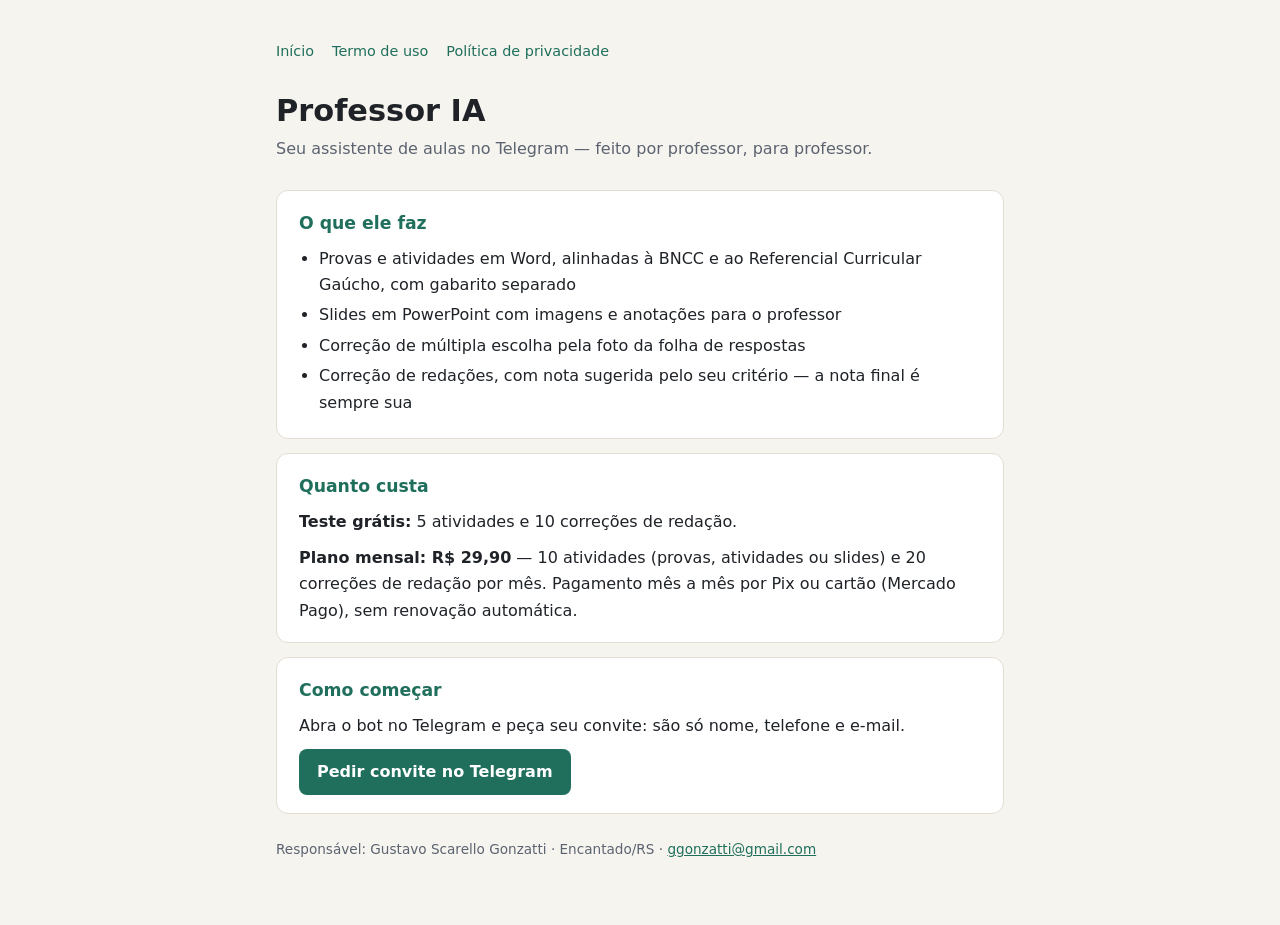
==== index.html @ d343b054 "Site do Professor IA: inicio, termo de uso e politica de privacidade Co-Authored-By: Claude Opus 5.5" ====
<!doctype html>
<html lang="pt-BR">
<head>
<meta charset="utf-8">
<meta name="viewport" content="width=device-width, initial-scale=1">
<title>Professor IA</title>
<meta name="description" content="Professor IA: assistente no Telegram que faz provas, atividades e slides alinhados à BNCC e corrige redações.">
<link rel="stylesheet" href="estilo.css">
</head>
<body>
<main>
  <nav><a href="index.html">Início</a><a href="termos.html">Termo de uso</a><a href="privacidade.html">Política de privacidade</a></nav>
  <h1>Professor IA</h1>
  <p class="sub">Seu assistente de aulas no Telegram — feito por professor, para professor.</p>

  <section>
    <h2>O que ele faz</h2>
    <ul>
      <li>Provas e atividades em Word, alinhadas à BNCC e ao Referencial Curricular Gaúcho, com gabarito separado</li>
      <li>Slides em PowerPoint com imagens e anotações para o professor</li>
      <li>Correção de múltipla escolha pela foto da folha de respostas</li>
      <li>Correção de redações, com nota sugerida pelo seu critério — a nota final é sempre sua</li>
    </ul>
  </section>

  <section>
    <h2>Quanto custa</h2>
    <p><strong>Teste grátis:</strong> 5 atividades e 10 correções de redação.</p>
    <p><strong>Plano mensal: R$ 29,90</strong> — 10 atividades (provas, atividades ou slides) e 20 correções de redação por mês. Pagamento mês a mês por Pix ou cartão (Mercado Pago), sem renovação automática.</p>
  </section>

  <section>
    <h2>Como começar</h2>
    <p>Abra o bot no Telegram e peça seu convite: são só nome, telefone e e-mail.</p>
    <p><a class="botao" href="https://t.me/professor_ia_gonzatti_bot">Pedir convite no Telegram</a></p>
  </section>

  <footer>Responsável: Gustavo Scarello Gonzatti · Encantado/RS · <a href="mailto:ggonzatti@gmail.com">ggonzatti@gmail.com</a></footer>
</main>
</body>
</html>
---- estilo.css ----
:root { --bg:#f6f4ef; --fg:#1f2328; --muted:#5b6370; --accent:#1f6f5c; --card:#ffffff; --line:#e3ded3; }
@media (prefers-color-scheme: dark) { :root { --bg:#16181b; --fg:#ecebe8; --muted:#a3a8b0; --accent:#5cc3a6; --card:#1f2226; --line:#30343a; } }
* { box-sizing:border-box; }
body { margin:0; background:var(--bg); color:var(--fg); font:16px/1.65 system-ui,-apple-system,"Segoe UI",Roboto,sans-serif; }
main { max-width:760px; margin:0 auto; padding:40px 16px 64px; }
nav { font-size:.9rem; margin-bottom:28px; display:flex; flex-wrap:wrap; gap:6px 18px; }
nav a { color:var(--accent); text-decoration:none; }
nav a:hover { text-decoration:underline; }
h1 { font-size:1.9rem; line-height:1.25; margin:0 0 6px; }
.sub { color:var(--muted); margin:0 0 28px; }
section { background:var(--card); border:1px solid var(--line); border-radius:12px; padding:18px 22px; margin-bottom:14px; }
h2 { font-size:1.08rem; margin:0 0 8px; color:var(--accent); }
p { margin:0 0 10px; }
p:last-child, ul:last-child { margin-bottom:0; }
ul { margin:0 0 10px; padding-left:20px; }
li { margin-bottom:4px; }
table { width:100%; border-collapse:collapse; font-size:.93rem; }
th, td { text-align:left; padding:7px 8px; border-bottom:1px solid var(--line); vertical-align:top; }
th { color:var(--muted); font-weight:600; }
.tabela { overflow-x:auto; }
.botao { display:inline-block; background:var(--accent); color:#fff; padding:10px 18px; border-radius:8px; text-decoration:none; font-weight:600; }
@media (prefers-color-scheme: dark) { .botao { color:#10221d; } }
footer { color:var(--muted); font-size:.85rem; margin-top:24px; }
a { color:var(--accent); }
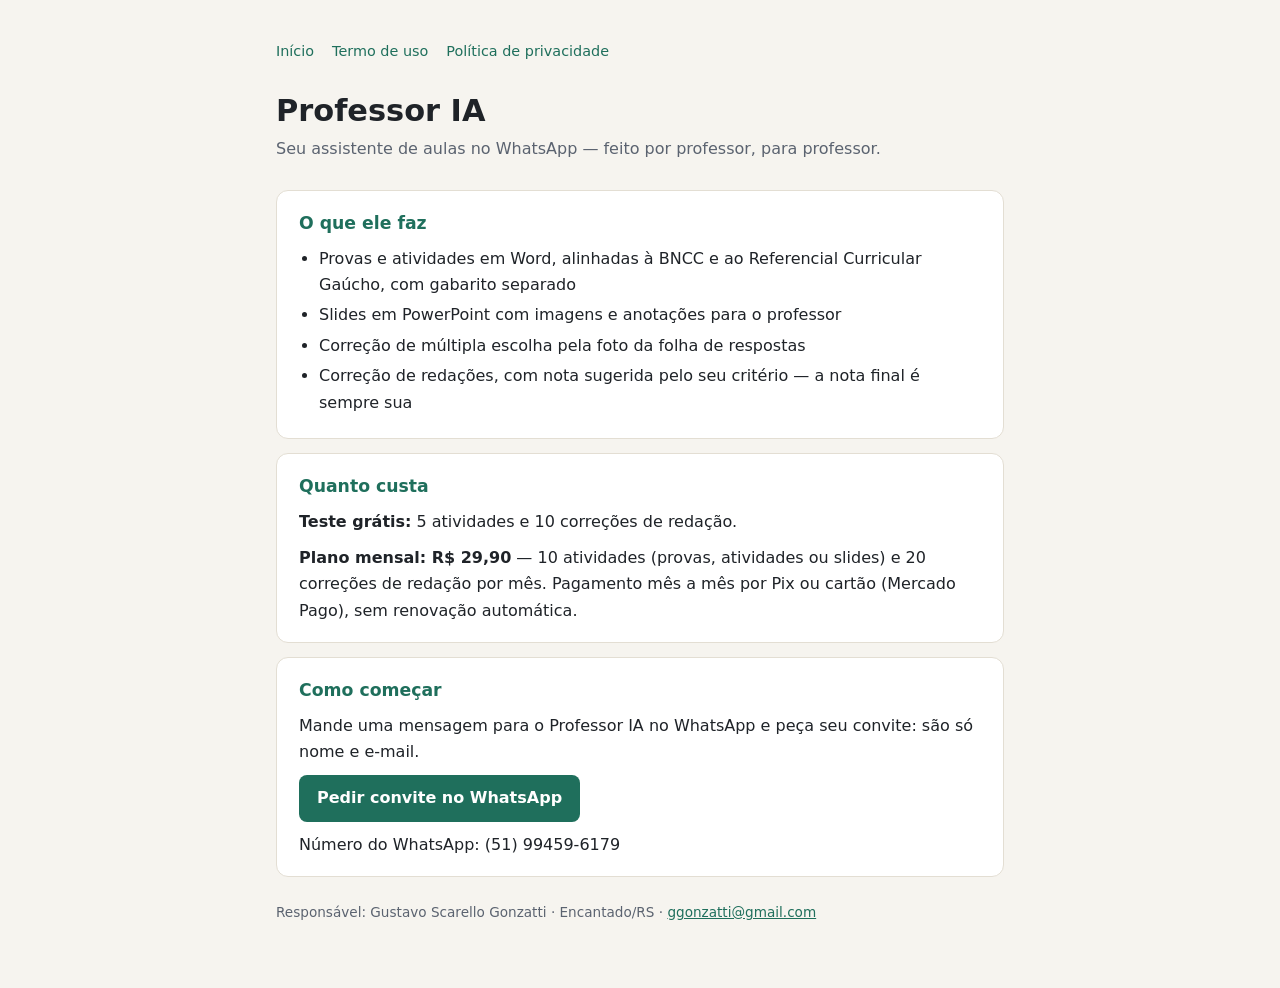
==== commit 39b9fdd3: "Site: convite pelo WhatsApp no lugar do Telegram; termos e privacidade de 18/11 Co-Authored-By: Clau" ====
--- a/index.html
+++ b/index.html
@@ -4,14 +4,14 @@
 <meta charset="utf-8">
 <meta name="viewport" content="width=device-width, initial-scale=1">
 <title>Professor IA</title>
-<meta name="description" content="Professor IA: assistente no Telegram que faz provas, atividades e slides alinhados à BNCC e corrige redações.">
+<meta name="description" content="Professor IA: assistente no WhatsApp que faz provas, atividades e slides alinhados à BNCC e corrige redações.">
 <link rel="stylesheet" href="estilo.css">
 </head>
 <body>
 <main>
   <nav><a href="index.html">Início</a><a href="termos.html">Termo de uso</a><a href="privacidade.html">Política de privacidade</a></nav>
   <h1>Professor IA</h1>
-  <p class="sub">Seu assistente de aulas no Telegram — feito por professor, para professor.</p>
+  <p class="sub">Seu assistente de aulas no WhatsApp — feito por professor, para professor.</p>
 
   <section>
     <h2>O que ele faz</h2>
@@ -31,8 +31,9 @@
 
   <section>
     <h2>Como começar</h2>
-    <p>Abra o bot no Telegram e peça seu convite: são só nome, telefone e e-mail.</p>
-    <p><a class="botao" href="https://t.me/professor_ia_gonzatti_bot">Pedir convite no Telegram</a></p>
+    <p>Mande uma mensagem para o Professor IA no WhatsApp e peça seu convite: são só nome e e-mail.</p>
+    <p><a class="botao" href="https://wa.me/5551994596179?text=Ol%C3%A1!%20Quero%20um%20convite%20para%20o%20Professor%20IA.">Pedir convite no WhatsApp</a></p>
+    <p>Número do WhatsApp: (51) 99459-6179</p>
   </section>
 
   <footer>Responsável: Gustavo Scarello Gonzatti · Encantado/RS · <a href="mailto:ggonzatti@gmail.com">ggonzatti@gmail.com</a></footer>
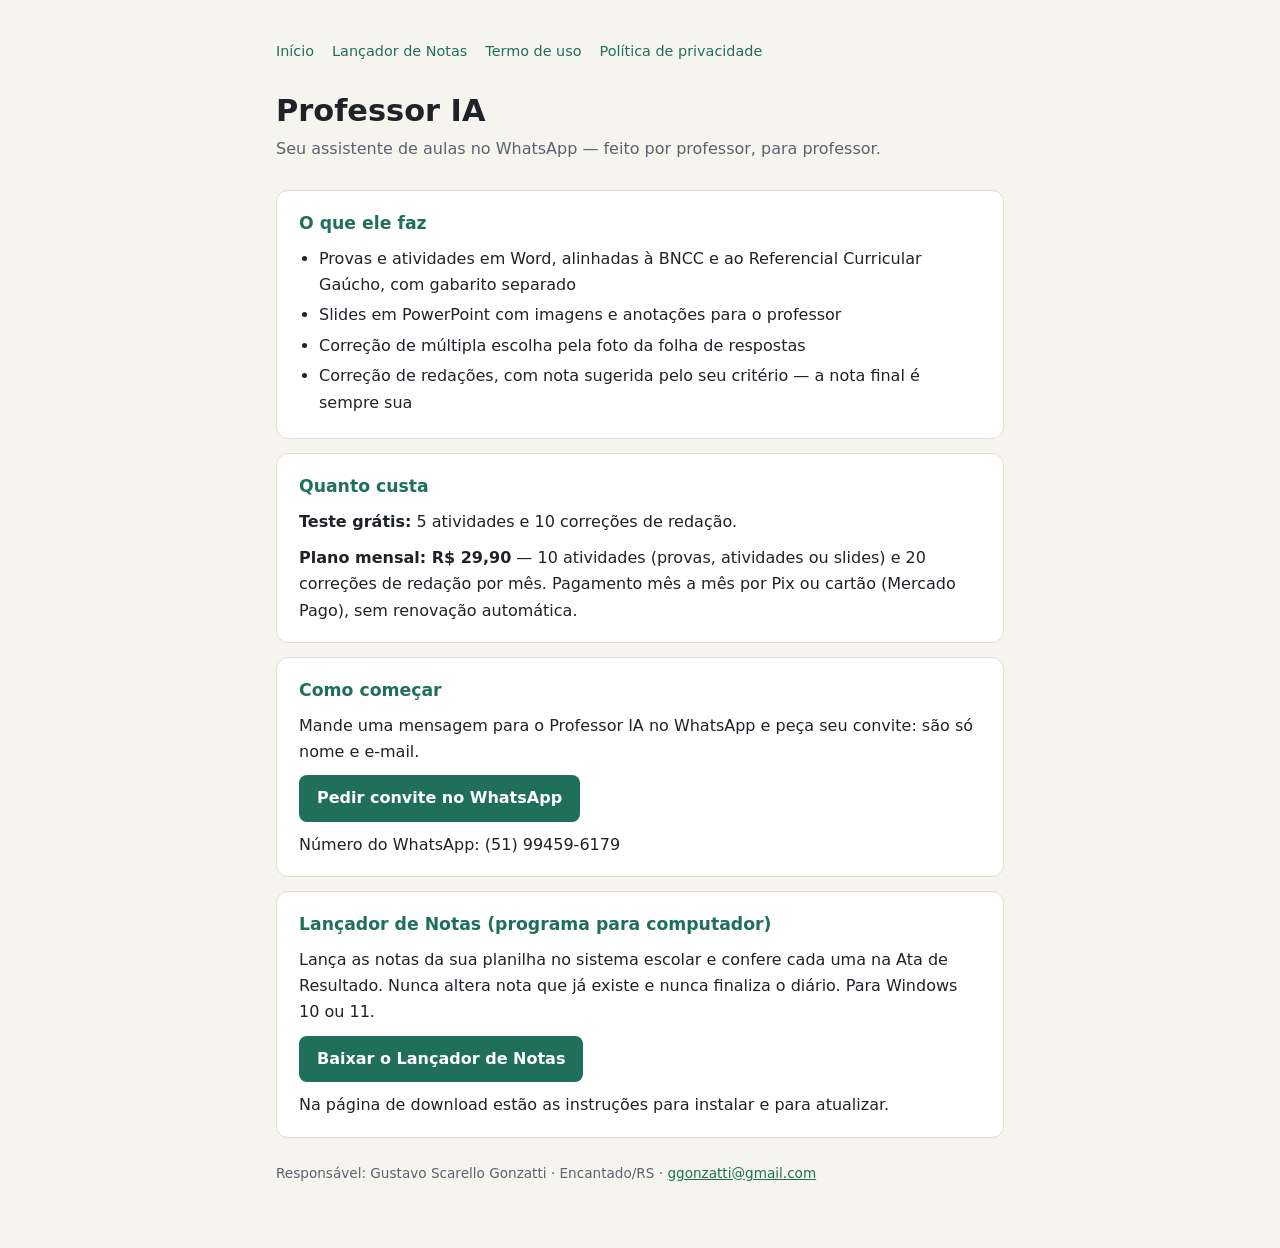
==== commit 5dfec8d8: "Site: download do Lançador de Notas na página inicial Co-Authored-By: Claude Opus 5.5 <noreply@anthr" ====
--- a/index.html
+++ b/index.html
@@ -9,7 +9,7 @@
 </head>
 <body>
 <main>
-  <nav><a href="index.html">Início</a><a href="termos.html">Termo de uso</a><a href="privacidade.html">Política de privacidade</a></nav>
+  <nav><a href="index.html">Início</a><a href="lancador/">Lançador de Notas</a><a href="termos.html">Termo de uso</a><a href="privacidade.html">Política de privacidade</a></nav>
   <h1>Professor IA</h1>
   <p class="sub">Seu assistente de aulas no WhatsApp — feito por professor, para professor.</p>
 
@@ -36,6 +36,13 @@
     <p>Número do WhatsApp: (51) 99459-6179</p>
   </section>
 
+  <section>
+    <h2>Lançador de Notas (programa para computador)</h2>
+    <p>Lança as notas da sua planilha no sistema escolar e confere cada uma na Ata de Resultado. Nunca altera nota que já existe e nunca finaliza o diário. Para Windows 10 ou 11.</p>
+    <p><a class="botao" href="lancador/">Baixar o Lançador de Notas</a></p>
+    <p>Na página de download estão as instruções para instalar e para atualizar.</p>
+  </section>
+
   <footer>Responsável: Gustavo Scarello Gonzatti · Encantado/RS · <a href="mailto:ggonzatti@gmail.com">ggonzatti@gmail.com</a></footer>
 </main>
 </body>
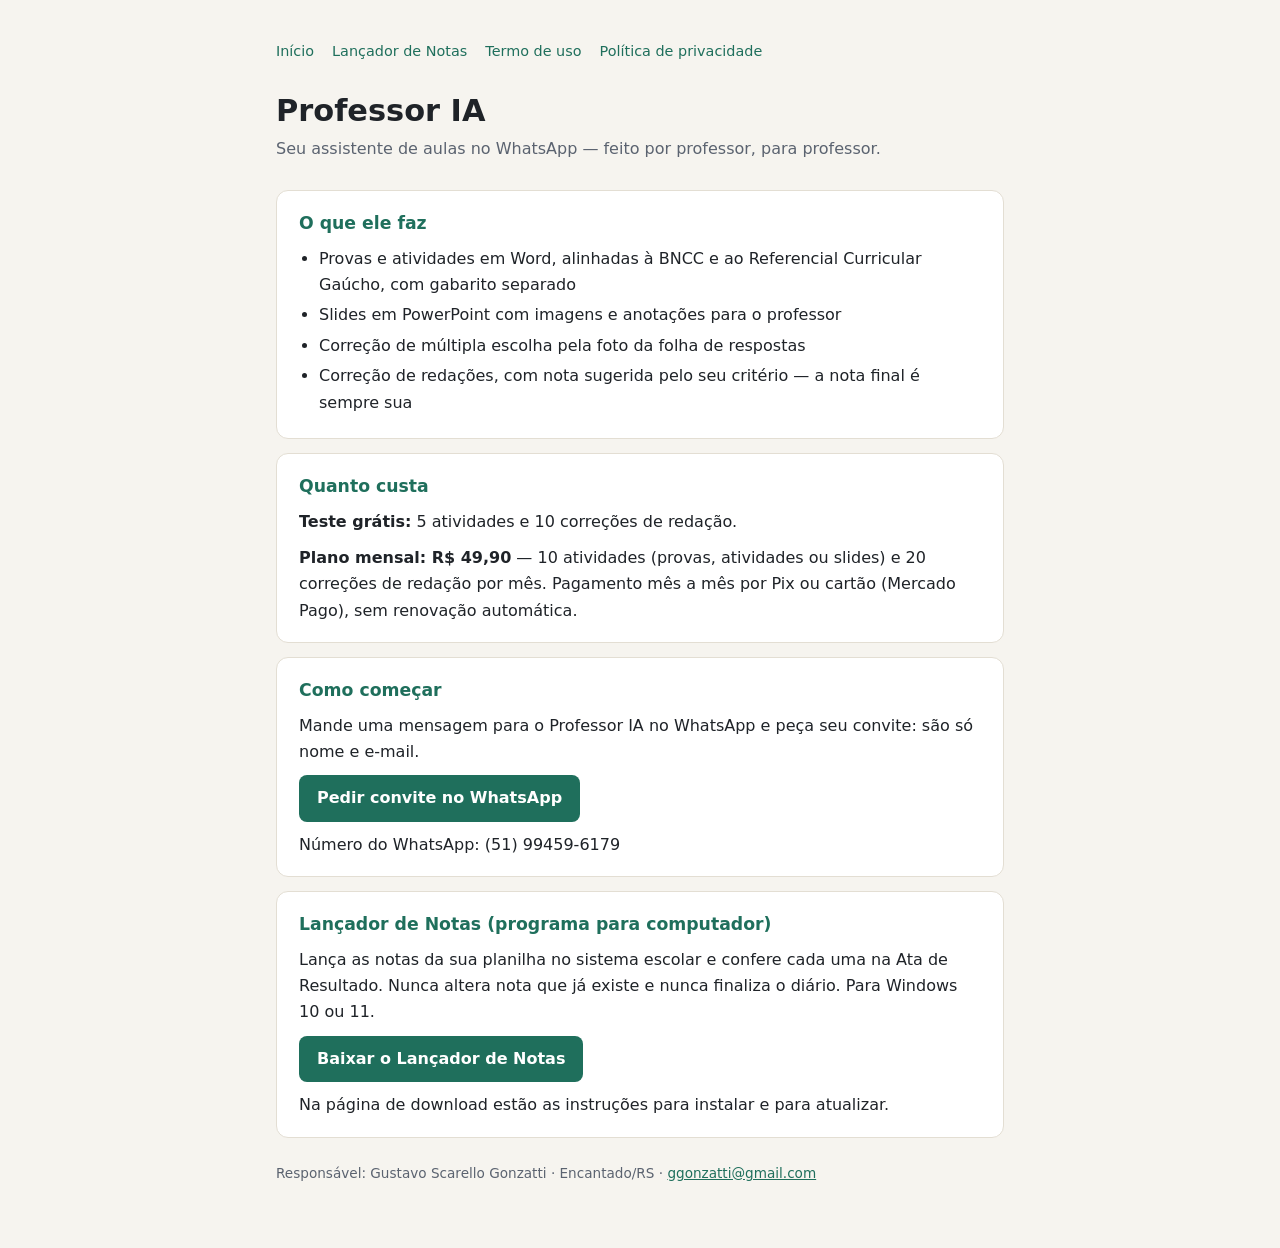
==== commit ba373c8d: "Lançador 2026.11.19.2 (aulas e chamada); preços: Lançador R$ 49,90/mês, Professor IA R$ 49,90/mês Co" ====
--- a/index.html
+++ b/index.html
@@ -26,7 +26,7 @@
   <section>
     <h2>Quanto custa</h2>
     <p><strong>Teste grátis:</strong> 5 atividades e 10 correções de redação.</p>
-    <p><strong>Plano mensal: R$ 29,90</strong> — 10 atividades (provas, atividades ou slides) e 20 correções de redação por mês. Pagamento mês a mês por Pix ou cartão (Mercado Pago), sem renovação automática.</p>
+    <p><strong>Plano mensal: R$ 49,90</strong> — 10 atividades (provas, atividades ou slides) e 20 correções de redação por mês. Pagamento mês a mês por Pix ou cartão (Mercado Pago), sem renovação automática.</p>
   </section>
 
   <section>
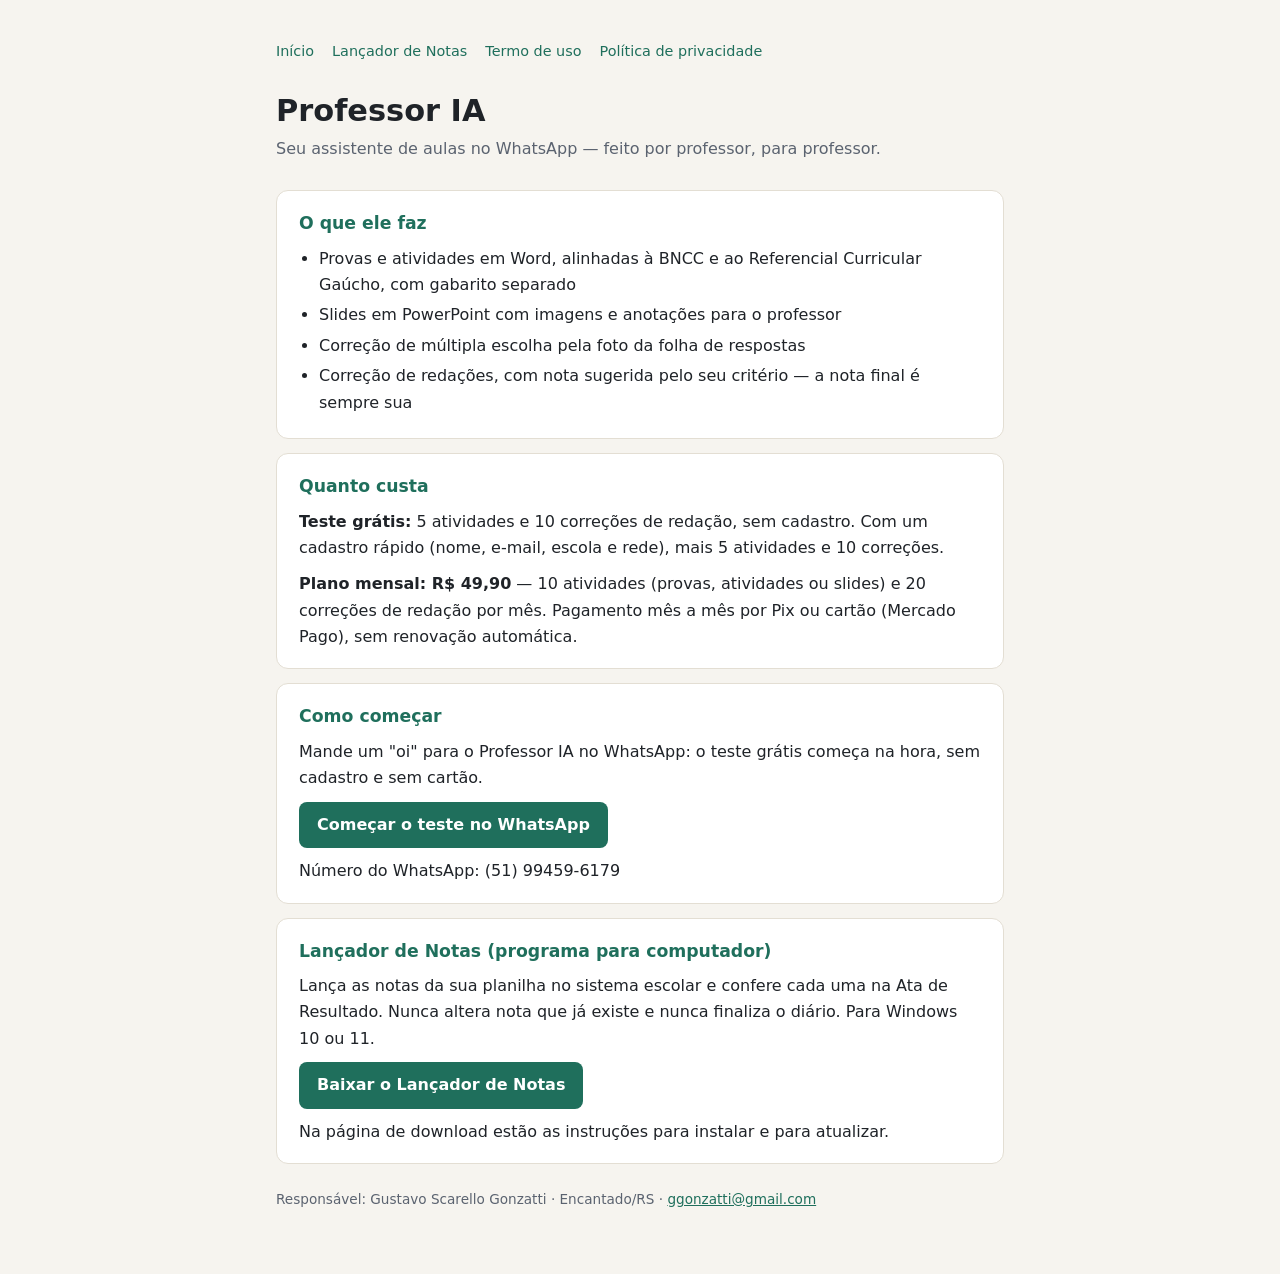
==== commit 2f3c0047: "Teste grátis sem cadastro: sai o "peça seu convite" Página inicial, termo de uso e política de priva" ====
--- a/index.html
+++ b/index.html
@@ -3,7 +3,7 @@
 <head>
 <meta charset="utf-8">
 <meta name="viewport" content="width=device-width, initial-scale=1">
-<title>Professor IA</title>
+<title>Professor IA — assistente de aulas no WhatsApp para professores</title>
 <meta name="description" content="Professor IA: assistente no WhatsApp que faz provas, atividades e slides alinhados à BNCC e corrige redações.">
 <link rel="stylesheet" href="estilo.css">
 </head>
@@ -25,14 +25,14 @@
 
   <section>
     <h2>Quanto custa</h2>
-    <p><strong>Teste grátis:</strong> 5 atividades e 10 correções de redação.</p>
+    <p><strong>Teste grátis:</strong> 5 atividades e 10 correções de redação, sem cadastro. Com um cadastro rápido (nome, e-mail, escola e rede), mais 5 atividades e 10 correções.</p>
     <p><strong>Plano mensal: R$ 49,90</strong> — 10 atividades (provas, atividades ou slides) e 20 correções de redação por mês. Pagamento mês a mês por Pix ou cartão (Mercado Pago), sem renovação automática.</p>
   </section>
 
   <section>
     <h2>Como começar</h2>
-    <p>Mande uma mensagem para o Professor IA no WhatsApp e peça seu convite: são só nome e e-mail.</p>
-    <p><a class="botao" href="https://wa.me/5551994596179?text=Ol%C3%A1!%20Quero%20um%20convite%20para%20o%20Professor%20IA.">Pedir convite no WhatsApp</a></p>
+    <p>Mande um "oi" para o Professor IA no WhatsApp: o teste grátis começa na hora, sem cadastro e sem cartão.</p>
+    <p><a class="botao" href="https://wa.me/5551994596179?text=Ol%C3%A1!%20Quero%20testar%20o%20Professor%20IA.">Começar o teste no WhatsApp</a></p>
     <p>Número do WhatsApp: (51) 99459-6179</p>
   </section>
 
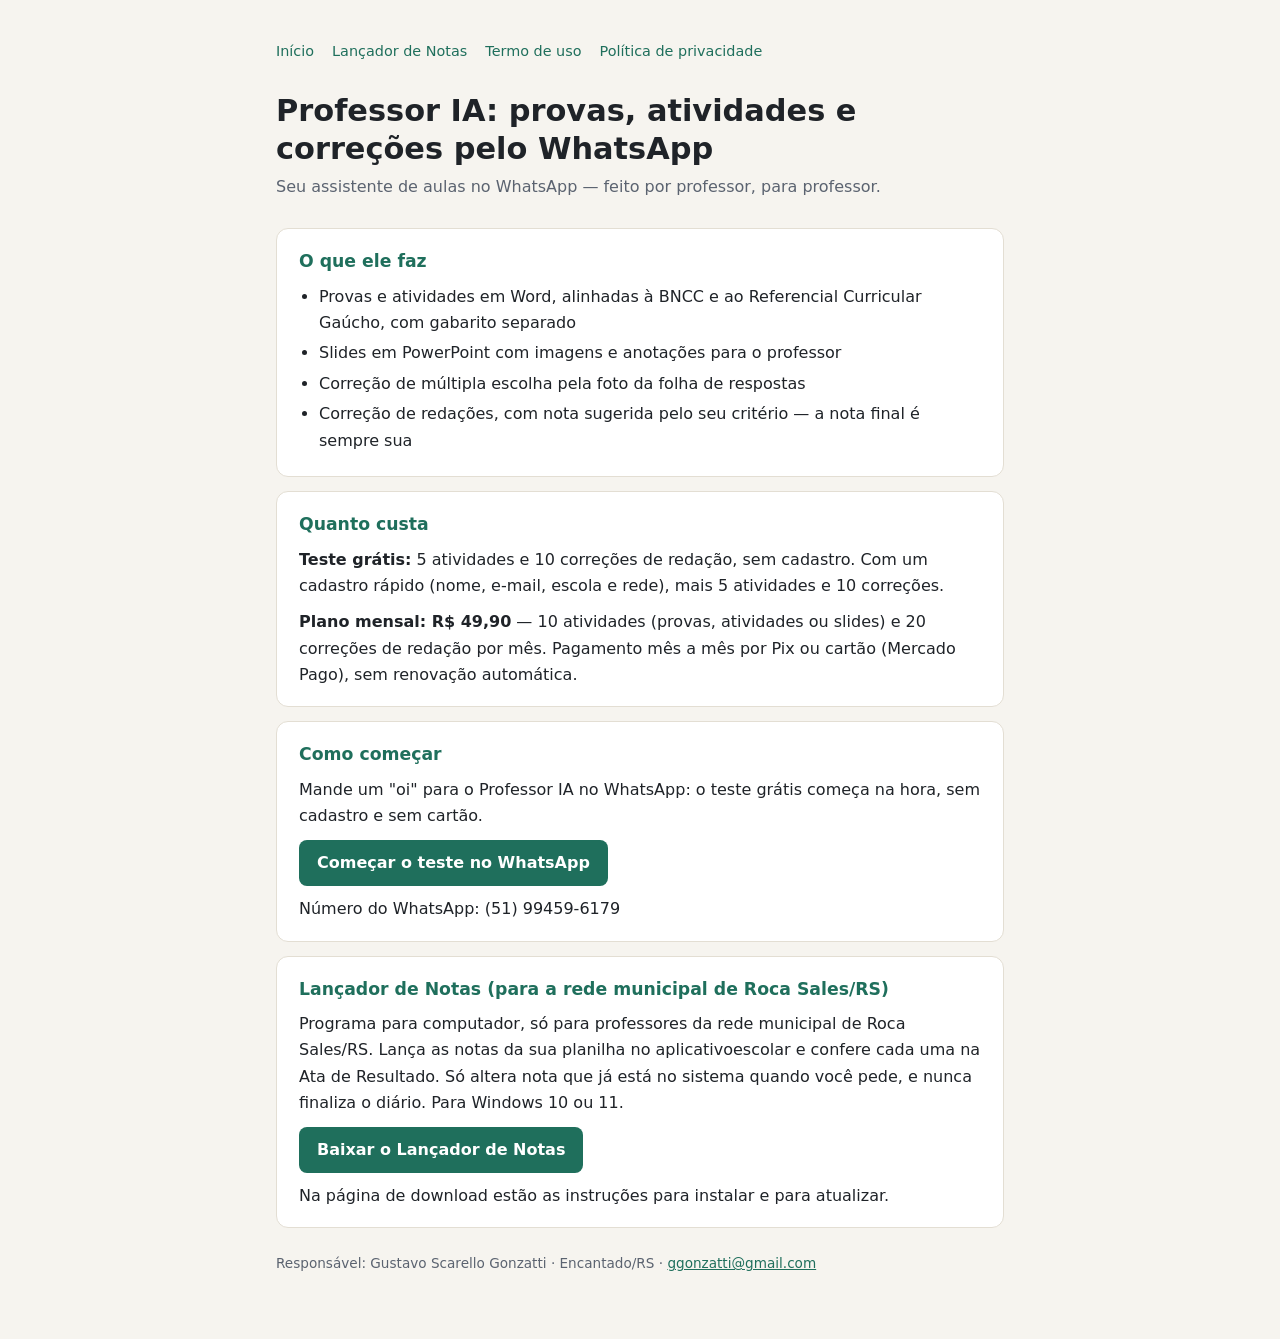
==== commit 772d8633: "SEO: canonical, Open Graph, dados estruturados, favicon e Lançador com Roca Sales - Endereço oficial" ====
--- a/index.html
+++ b/index.html
@@ -3,14 +3,36 @@
 <head>
 <meta charset="utf-8">
 <meta name="viewport" content="width=device-width, initial-scale=1">
-<title>Professor IA — assistente de aulas no WhatsApp para professores</title>
-<meta name="description" content="Professor IA: assistente no WhatsApp que faz provas, atividades e slides alinhados à BNCC e corrige redações.">
-<link rel="stylesheet" href="estilo.css">
+<title>Professor IA — provas e correção de redação pelo WhatsApp</title>
+<meta name="description" content="Assistente de IA no WhatsApp que faz provas e atividades alinhadas à BNCC e corrige redações e gabaritos pela foto. Teste grátis, sem cadastro.">
+<link rel="canonical" href="https://seuprofessor.ia.br/">
+<link rel="icon" href="/favicon.ico" sizes="48x48">
+<link rel="icon" href="/img/icone-192.png" type="image/png" sizes="192x192">
+<link rel="apple-touch-icon" href="/img/apple-touch-icon.png">
+<meta property="og:type" content="website">
+<meta property="og:locale" content="pt_BR">
+<meta property="og:site_name" content="Professor IA">
+<meta property="og:title" content="Professor IA — seu assistente de aulas no WhatsApp">
+<meta property="og:description" content="Provas, atividades, slides e correção de redações pelo WhatsApp, alinhados à BNCC. Teste grátis, sem cadastro.">
+<meta property="og:url" content="https://seuprofessor.ia.br/">
+<meta property="og:image" content="https://seuprofessor.ia.br/img/compartilhar.png">
+<meta property="og:image:width" content="600">
+<meta property="og:image:height" content="600">
+<meta name="twitter:card" content="summary">
+<script type="application/ld+json">
+{"@context":"https://schema.org","@type":"SoftwareApplication",
+ "name":"Professor IA","applicationCategory":"EducationalApplication","operatingSystem":"WhatsApp",
+ "url":"https://seuprofessor.ia.br/","inLanguage":"pt-BR","image":"https://seuprofessor.ia.br/img/compartilhar.png",
+ "description":"Assistente no WhatsApp que faz provas, atividades e slides alinhados à BNCC e corrige redações e gabaritos pela foto.",
+ "offers":{"@type":"Offer","price":"49.90","priceCurrency":"BRL","description":"Plano mensal"},
+ "author":{"@type":"Person","name":"Gustavo Scarello Gonzatti"}}
+</script>
+<link rel="stylesheet" href="/estilo.css">
 </head>
 <body>
 <main>
-  <nav><a href="index.html">Início</a><a href="lancador/">Lançador de Notas</a><a href="termos.html">Termo de uso</a><a href="privacidade.html">Política de privacidade</a></nav>
-  <h1>Professor IA</h1>
+  <nav><a href="/">Início</a><a href="/lancador/">Lançador de Notas</a><a href="/termos.html">Termo de uso</a><a href="/privacidade.html">Política de privacidade</a></nav>
+  <h1>Professor IA: provas, atividades e correções pelo WhatsApp</h1>
   <p class="sub">Seu assistente de aulas no WhatsApp — feito por professor, para professor.</p>
 
   <section>
@@ -37,9 +59,9 @@
   </section>
 
   <section>
-    <h2>Lançador de Notas (programa para computador)</h2>
-    <p>Lança as notas da sua planilha no sistema escolar e confere cada uma na Ata de Resultado. Nunca altera nota que já existe e nunca finaliza o diário. Para Windows 10 ou 11.</p>
-    <p><a class="botao" href="lancador/">Baixar o Lançador de Notas</a></p>
+    <h2>Lançador de Notas (para a rede municipal de Roca Sales/RS)</h2>
+    <p>Programa para computador, só para professores da rede municipal de Roca Sales/RS. Lança as notas da sua planilha no aplicativoescolar e confere cada uma na Ata de Resultado. Só altera nota que já está no sistema quando você pede, e nunca finaliza o diário. Para Windows 10 ou 11.</p>
+    <p><a class="botao" href="/lancador/">Baixar o Lançador de Notas</a></p>
     <p>Na página de download estão as instruções para instalar e para atualizar.</p>
   </section>
 
